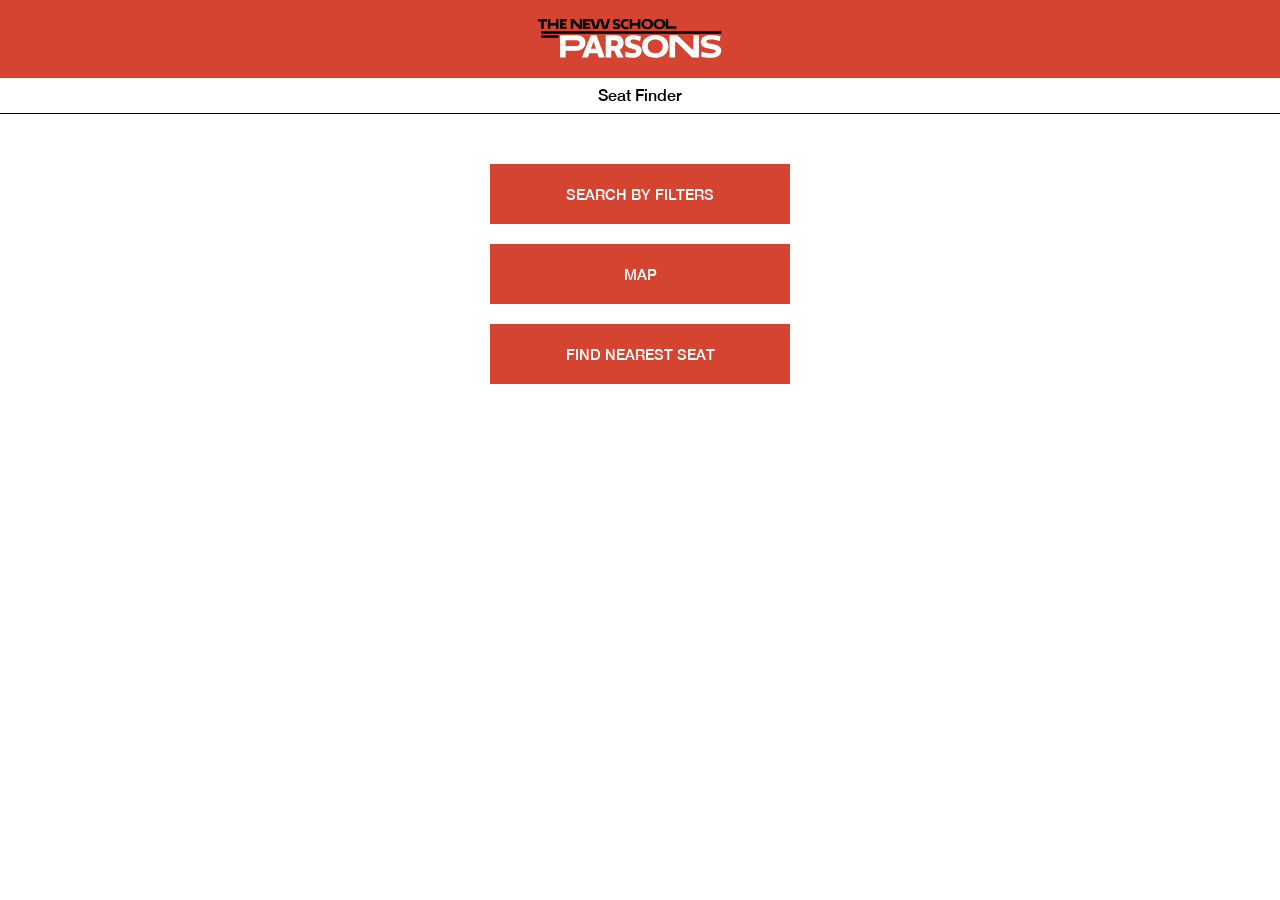
==== index.html @ 0290e5fa "Add files via upload" ====
<!DOCTYPE html>
<html>

<head>
    <title>Seat Finder</title>
    <link rel="stylesheet" href="styles.css">
    <meta name="viewport" content="width=device-width, initial-scale=1.0">
</head>

<body>

    <div class="header">
        <div class="header-top">
            <img src="assets/parsons_header.svg" alt="Parsons Logo">
        </div>
        <div class="header-bottom">
            <p><a href="index.html">Seat Finder</a></p>
        </div>
    </div>

    <div class="button_container">
        <button class="button1"><a href="filters.html">SEARCH BY FILTERS</a></button>
        <button class="button1"><a href="map.html">MAP</a></button>
        <button class="button1"><a href="results.html">FIND NEAREST SEAT</a></button>
    </div>
    <script src="script.js"></script>
</body>

</html>
---- styles.css ----
@font-face {
  font-family: Helvetica-Neue-Medium; 
  src: url(assets/fonts/HelveticaNeueMedium.ttf); 
}


@font-face {
  font-family: Helvetica-Neue-Bold; 
  src: url(assets/fonts/HelveticaNeueBd.ttf); 
}

@font-face {
  font-family: Helvetica-Neue-Heavy; 
  src: url(assets/fonts/HelveticaNeueHv.ttf); 
}

@font-face {
  font-family: Helvetica-Neue-Light; 
  src: url(assets/fonts/HelveticaNeueLight.ttf); 
}

@font-face {
  font-family: Helvetica-Neue-Thin; 
  src: url(assets/fonts/HelveticaNeueThin.ttf); 
}

:root {
  --red: #D54430;
  --reddark: #561007;
  --grey: #989898;
}

body {
    font-family: Helvetica-Neue-Medium, sans-serif; 
    padding: 0px;
    margin: 0px;
}

.header{
    width: 100%;
}

.header-top{
    background-color: var(--red);
    width: 100%;
    height: 70px;
    padding-top: 8px;
    display:flex;
    align-items: center;
    justify-content: center;
    flex-direction: column;
}

.header-bottom{
    display:flex;
    align-items: center;
    justify-content: center;
    flex-direction: column;
    width: 100%;
    height: 35px;
    font-family: Helvetica-Neue-Medium, sans-serif;
    border-bottom: 1px black solid;
}

.header-bottom a{
    text-decoration: none;
    color: black;
}

.button1{
    height: 60px;
    width: 300px;
    margin: 10px;
    background-color: var(--red); 
    border: none;
}

.button1:active{
    background-color: var(--reddark); 
}

.button1 a{
    text-decoration: none;
    color: white;
    font-family: Helvetica-Neue-Medium;
    font-size: 1.1em;
}

.button_container{
    margin-top: 40px;
    display:flex;
    align-items: center;
    justify-content: center;
    flex-direction: column;
}

@media only screen and (max-width: 350px) { /* 350 and down */ 
    .button1{
        height: 45px;
        width: 225px;
    }

    .button1 a{
        text-decoration: none;
        color: white;
        font-family: Helvetica-Neue-Medium;
        font-size: 1em;
    }


}

/* MAP*/

/* container becomes positioning reference */
.map-container {
  position: relative;
  width: 100vw;
  height: 100dvh;
}

/* full screen map */
iframe {
  width: 100%;
  height: 100%;
  border: 0;
  position: relative;
  z-index: 1;
}

/* form pinned bottom-right */
.map-form {
  position: absolute;
  bottom: 30px;
  right: 30px;
  z-index: 2;

  background: white; 
  padding: 20px;
  box-shadow: 0 4px 12px rgba(0,0,0,0.15);

  display: flex;
  flex-direction: column;
  gap: 20px;
}

select {
  min-width: 250px;
  height: 40px;
  width: 100%; 
  color: var(--grey);
  border: 1px solid var(--grey);
}

select option:checked {
  background-color: var(--red);
  color: white;
}

select:focus {
  outline: none;
  border: 2px solid var(--red);
}


.button_map {
  padding: 8px;
  cursor: pointer;
  background-color: var(--red);
  color: white;
  border: none;
  height: 40px;

}


@media only screen and (max-width: 480px) {
  .map-form {
    left: 0;
    right: 0;
    bottom: 0;
    width: 100%vh;
  }

    select {
    width: 100%;
    min-width: 150px;
  }

  .button_map {
    height: 45px;
  }
}



/* FILTER*/

.filter-container{
    display:flex;
    align-items: center;
    justify-content: center;
    flex-direction: column;
}

.filter-container div{
    margin: 20px;
}

.filter-container h3{
    text-align: center;
    margin: 15px;
    font-size: 1em;
}


.filter-container select{
    height: 60px;
    width: 300px;
    margin: 10px;
    border: 2px solid var(--grey);
    text-align: center;
    font-family: Helvetica-Neue, sans-serif;
    font-size: 1em;
    color: var(--grey);
}
select:focus {
  outline: none;
  border: 2px solid var(--red);
}


@media screen and (-webkit-min-device-pixel-ratio:0) {
    input[type='range'] {
        -webkit-appearance: none;
        background: transparent; /* important */
        width: 330px;
    }
    /* track*/
    input[type='range']::-webkit-slider-runnable-track {
        background-color:var(--grey);
        height: 2px;
    }
    /*circle*/
    input[type='range']::-webkit-slider-thumb {
        -webkit-appearance: none;
        width: 18px;
        height: 18px;
        background: var(--red);
        cursor: pointer;
        margin-top: -8px;
        border-radius: 50%;
        
    }
}

.slider_label{
    display:flex;
    align-items: center;
    justify-content: space-between;
    flex-direction: row;
    margin: 0px;
    padding: 0px;
    font-family: Helvetica-Neue-light, sans-serif;
    margin: 0px;
    padding: 0px;
    width: 300px;
}

.slider_label p{
    margin: 0px;
    padding: 0px;; 
    color: var(--grey);
}


.noise_container .hours_container {
    display:flex;
    align-items: center;
    justify-content: center;
}

.button2{
    height: 60px;
    width: 300px;
    margin: 10px;
    border: 2px var(--grey) solid;
    background-color: white;
    color: var(--grey);
    font-family: Helvetica-Neue-Medium, sans-serif;
    font-size: .9em;
    display:flex;
    align-items: center;
    justify-content: space-around;
    flex-direction: row;
}

.button2:hover{
        border: 2px var(--red) solid;
}

/* .button2:active{
    border: none;
    background-color: var(--grey);
    color: white;
} */

.button2.active {
    border: none;
    background-color: var(--grey);
    color: white;
}

.button2.active img {
    content: url("assets/char2.png");
}

/* .button2:active img {
    content: url("assets/char2.png");
} */

.char_container{
    display:flex;
    align-items: center;
    justify-content: center;
    flex-direction: column;
}

@media only screen and (max-width: 350px) { /* 350 and down */ 
    .button2{
        height: 45px;
        width: 225px;
    }

    .button2 a{
        font-size: 0.8em;
    }

    input[type='range'] {
        width: 250px;
    }

    .slider_label{
    width: 225px;
    }

    .filter-container select{
        height: 45px;
        width: 225px;
        font-size: 0.8em;
    }
}


/* results*/


.results-container{
    display:flex;
    align-items: center;
    justify-content: center;
    flex-direction: column;
    margin: 20px;
    gap: 20px;
}

.results-container h3{
    text-align: center;
    margin: 15px;
    font-size: 1em;
    display:flex;
    align-items: center;
    justify-content: center;
}


.results-container select{
    height: 60px;
    max-width: 300px;
    margin: 10px;
    border: 2px solid var(--grey);
    text-align: center;
    font-family: Helvetica-Neue-medium, sans-serif;
    font-size: 1em;
    color: var(--grey);
}

.result{
    border: 1px black solid;
    padding: 20px;
    display:flex;
    align-items: center;
    justify-content: center;
    flex-direction: column;
    max-width: 300px;
}

.result img{
    width: 100%; 
}

.building{
    font-family: Helvetica-Neue-Medium, sans-serif;
    margin-top: 0px;
}

.location{
    font-family: Helvetica-Neue-Light, sans-serif;
    font-size: 0.85em;
    margin: 0px;
}
.capacity{
    margin-top: 0;
}
.hours{
    margin-top: 0px;
    font-size: 0.9em;
}

.char{
    background-color: var(--grey);
    border: none;
    color: white; 
    padding-left: 11px;
    padding-top: 8px;
    padding-bottom: 8px;
    gap: 10px;
    display:flex;
    align-items: center;
    justify-content: center;
    flex-direction: row;
}

.char img{
    scale: 0.4;
}

.capacity{
    font-family: Helvetica-Neue-Light, sans-serif;
    font-size: 0.85em;
    margin-top: 0px;
}
.resultbutton{
    width: 100%;
    height: 50px;
    color: white; 
}

.resultbutton:active{
    background-color: var(--reddark);
}

.allresults{
    display: flex;
    flex-direction: row;
    justify-content: center;
    align-items: center;
    align-content: center;
    flex-wrap: wrap; 
    gap: 20px; 

}

@media only screen and (max-width: 350px) {
    .result{
        padding: 15px; 
    }
}

/*booking*/


.booking-container{
    display:flex;
    align-items: center;
    justify-content: center;
    flex-direction: column;
    margin: 20px;
    gap: 20px;
}

.booking-container h3{
    text-align: center;
    margin: 15px;
    font-size: 1em;
    display:flex;
    align-items: center;
    justify-content: center;
    flex-direction: column;
}


.booking-container select{
    height: 60px;
    width: 300px;
    margin: 10px;
    border: 2px solid var(--grey);
    text-align: center;
    font-family: Helvetica-Neue-medium, sans-serif;
    font-size: 1em;
    color: var(--grey);
}

.booking{
    padding: 20px;
    display:flex;
    align-items: center;
    justify-content: center;
    flex-direction: column;
}

.bookingbutton{
    color: white; 
    font-family: Helvetica-Neue-medium, sans-serif;
    font-size: 1em;
}

label {display: block;}


.bookingbutton:active{
    background-color: var(--reddark);
}

.info input[type=text]{
    border: 1px solid #ccc;
    width: 100%;
    height: 30px;
}

.info label{
    align-items: left;
}

.info h2{
    text-align: center;
}

.bookingbutton{
    margin: 0px;
}

@media only screen and (max-width: 380px) {
    .booking{
        padding: 15px;
    }
    .booking img{
        width: 100% ;
    }
    .bookingbutton{
        width: 200px;
    }



}
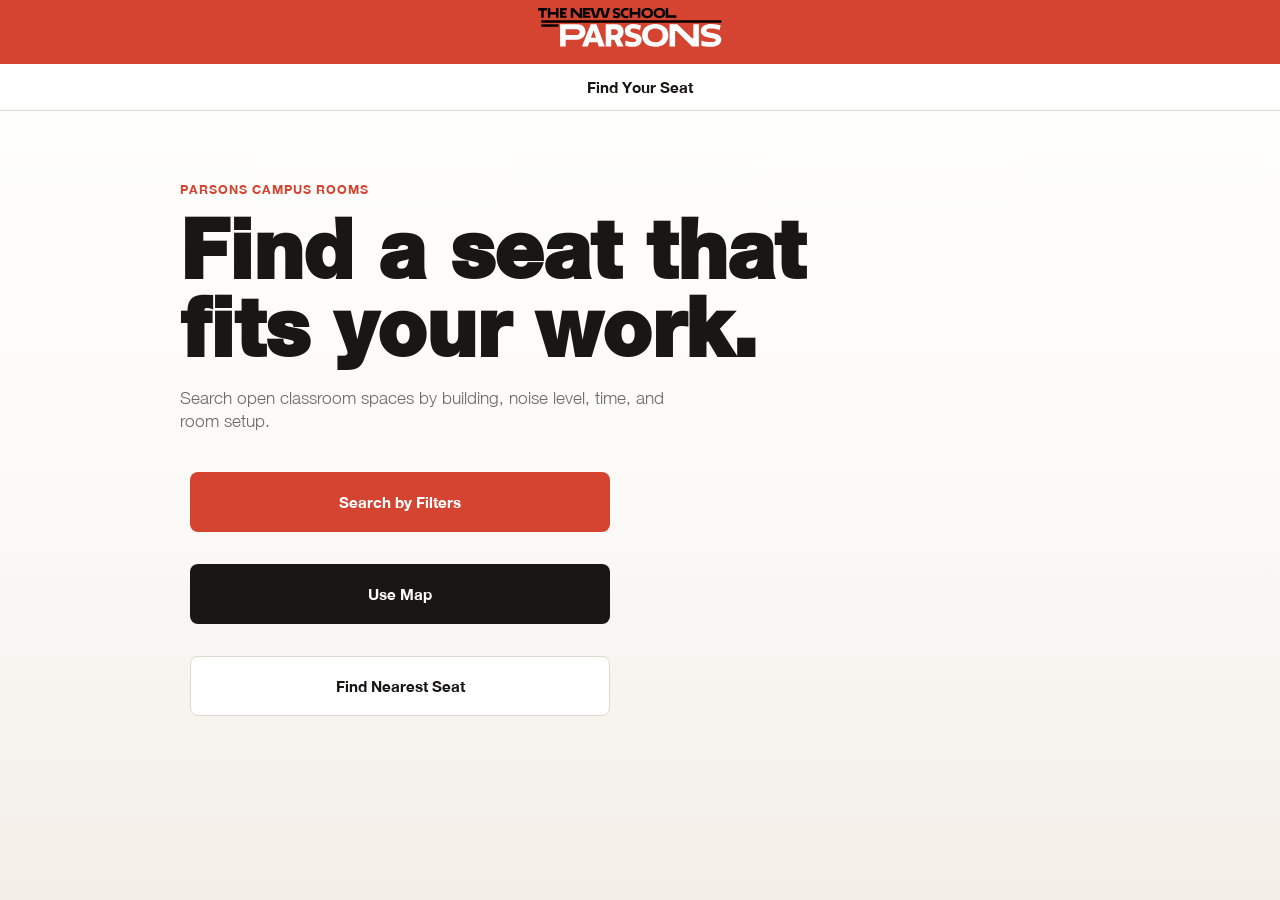
==== commit 00c0db83: "Add files via upload" ====
--- a/index.html
+++ b/index.html
@@ -2,7 +2,7 @@
 <html>
 
 <head>
-    <title>Seat Finder</title>
+    <title>Find Your Seat</title>
     <link rel="stylesheet" href="styles.css">
     <meta name="viewport" content="width=device-width, initial-scale=1.0">
 </head>
@@ -14,16 +14,22 @@
             <img src="assets/parsons_header.svg" alt="Parsons Logo">
         </div>
         <div class="header-bottom">
-            <p><a href="index.html">Seat Finder</a></p>
+            <p><a href="index.html">Find Your Seat</a></p>
         </div>
     </div>
 
-    <div class="button_container">
-        <button class="button1"><a href="filters.html">SEARCH BY FILTERS</a></button>
-        <button class="button1"><a href="map.html">MAP</a></button>
-        <button class="button1"><a href="results.html">FIND NEAREST SEAT</a></button>
-    </div>
+    <main class="home-panel">
+        <p class="eyebrow">Parsons campus rooms</p>
+        <h1>Find a seat that fits your work.</h1>
+        <p class="intro">Search open classroom spaces by building, noise level, time, and room setup.</p>
+
+        <div class="button_container">
+            <a class="button1" href="filters.html">Search by Filters</a>
+            <a class="button1 secondary" href="map.html">Use Map</a>
+            <a class="button1 tertiary" href="results.html?sort=nearest">Find Nearest Seat</a>
+        </div>
+    </main>
     <script src="script.js"></script>
 </body>
 
-</html>+</html>
--- a/styles.css
+++ b/styles.css
@@ -554,3 +554,576 @@
 
 
 }
+
+/* UI refresh */
+:root {
+  --red: #d54430;
+  --reddark: #71190d;
+  --grey: #76716d;
+  --ink: #191714;
+  --muted: #6f6963;
+  --paper: #fbfaf7;
+  --surface: #ffffff;
+  --line: #ded8d0;
+  --soft-red: #fff0ec;
+  --shadow: 0 18px 45px rgba(38, 31, 25, 0.1);
+}
+
+* {
+  box-sizing: border-box;
+}
+
+body {
+  background:
+    linear-gradient(180deg, #ffffff 0%, var(--paper) 55%, #f3eee8 100%);
+  color: var(--ink);
+  min-height: 100vh;
+  font-family: Helvetica-Neue-Medium, Helvetica, Arial, sans-serif;
+  line-height: 1.35;
+}
+
+.header {
+  background: var(--surface);
+  box-shadow: 0 1px 0 var(--line);
+  position: sticky;
+  top: 0;
+  z-index: 10;
+}
+
+.header-top {
+  height: 64px;
+  padding: 0 18px;
+  background: var(--red);
+}
+
+.header-top img {
+  max-width: min(86vw, 520px);
+  height: auto;
+}
+
+.header-bottom {
+  height: 46px;
+  border-bottom: 0;
+  font-family: Helvetica-Neue-Bold, Helvetica, Arial, sans-serif;
+  letter-spacing: 0;
+}
+
+.header-bottom p {
+  margin: 0;
+}
+
+.header-bottom a {
+  color: var(--ink);
+  font-size: 0.95rem;
+}
+
+.header-bottom a:hover {
+  color: var(--red);
+}
+
+.home-panel {
+  width: min(920px, calc(100% - 32px));
+  margin: 0 auto;
+  padding: clamp(44px, 8vh, 86px) 0;
+}
+
+.eyebrow {
+  color: var(--red);
+  font-family: Helvetica-Neue-Bold, Helvetica, Arial, sans-serif;
+  font-size: 0.78rem;
+  letter-spacing: 0.08em;
+  margin: 0 0 12px;
+  text-transform: uppercase;
+}
+
+.home-panel h1 {
+  max-width: 720px;
+  margin: 0;
+  font-family: Helvetica-Neue-Heavy, Helvetica, Arial, sans-serif;
+  font-size: clamp(2.4rem, 7vw, 5rem);
+  line-height: 0.98;
+  letter-spacing: 0;
+}
+
+.intro {
+  max-width: 520px;
+  margin: 18px 0 28px;
+  color: var(--muted);
+  font-family: Helvetica-Neue-Light, Helvetica, Arial, sans-serif;
+  font-size: 1.08rem;
+}
+
+.button_container {
+  align-items: stretch;
+  gap: 12px;
+  margin-top: 30px;
+  width: min(100%, 420px);
+}
+
+.button1,
+.button_map,
+.resultbutton,
+.bookingbutton {
+  border: 0;
+  border-radius: 8px;
+  background: var(--red);
+  color: white;
+  cursor: pointer;
+  display: inline-flex;
+  align-items: center;
+  justify-content: center;
+  min-height: 54px;
+  padding: 0 18px;
+  text-decoration: none;
+  width: 100%;
+  font-family: Helvetica-Neue-Bold, Helvetica, Arial, sans-serif;
+  font-size: 0.95rem;
+  text-transform: none;
+  transition: background 160ms ease, box-shadow 160ms ease, transform 160ms ease;
+}
+
+.button1:hover,
+.button_map:hover,
+.resultbutton:hover,
+.bookingbutton:hover {
+  background: #bf3424;
+  box-shadow: 0 10px 24px rgba(213, 68, 48, 0.25);
+  transform: translateY(-1px);
+}
+
+.button1:active,
+.button_map:active,
+.resultbutton:active,
+.bookingbutton:active {
+  background: var(--reddark);
+  transform: translateY(0);
+}
+
+.button1.secondary {
+  background: var(--ink);
+}
+
+.button1.secondary:hover {
+  background: #2d2924;
+  box-shadow: 0 10px 24px rgba(25, 23, 20, 0.18);
+}
+
+.button1.tertiary {
+  background: var(--surface);
+  color: var(--ink);
+  border: 1px solid var(--line);
+}
+
+.button1.tertiary:hover {
+  background: var(--soft-red);
+  border-color: #efb3a9;
+  box-shadow: none;
+}
+
+.button1 a,
+.button_map a,
+.bookingbutton a,
+.resultbutton a {
+  color: inherit;
+  display: flex;
+  align-items: center;
+  justify-content: center;
+  width: 100%;
+  height: 100%;
+  text-decoration: none;
+  font-family: inherit;
+  font-size: inherit;
+}
+
+.filter-form,
+.results-container,
+.booking-container {
+  width: min(1120px, calc(100% - 28px));
+  margin: 0 auto;
+}
+
+.filter-container,
+.booking-container {
+  padding: 34px 0 54px;
+}
+
+.filter-container {
+  gap: 6px;
+}
+
+.filter-container div,
+.filter-container select,
+.button2 {
+  margin-left: 0;
+  margin-right: 0;
+}
+
+.filter-container h3,
+.results-container h3,
+.booking-container h3 {
+  color: var(--ink);
+  font-family: Helvetica-Neue-Bold, Helvetica, Arial, sans-serif;
+  font-size: 0.9rem;
+  margin: 0 0 10px;
+}
+
+.filter-container > div,
+.info {
+  width: min(100%, 430px);
+  background: var(--surface);
+  border: 1px solid var(--line);
+  border-radius: 8px;
+  padding: 20px;
+  box-shadow: 0 10px 28px rgba(38, 31, 25, 0.06);
+}
+
+.filter-container > .button1 {
+  width: min(100%, 430px);
+}
+
+.filter-container select,
+.results-container select,
+.booking-container select,
+select,
+.info input[type=text] {
+  width: 100%;
+  min-width: 0;
+  height: 50px;
+  border: 1px solid var(--line);
+  border-radius: 8px;
+  background: #fff;
+  color: var(--ink);
+  font-family: Helvetica-Neue-Medium, Helvetica, Arial, sans-serif;
+  font-size: 0.96rem;
+  padding: 0 14px;
+  text-align: left;
+}
+
+.filter-container select:focus,
+.results-container select:focus,
+.booking-container select:focus,
+select:focus,
+.info input[type=text]:focus {
+  border: 2px solid var(--red);
+  outline: none;
+  box-shadow: 0 0 0 4px rgba(213, 68, 48, 0.12);
+}
+
+input[type='range'] {
+  width: 100%;
+  accent-color: var(--red);
+}
+
+.slider_label {
+  width: 100%;
+  color: var(--muted);
+  font-size: 0.82rem;
+}
+
+.slider_header {
+  align-items: center;
+  display: flex;
+  justify-content: space-between;
+  gap: 12px;
+  margin: 0 0 16px;
+  padding: 0;
+  width: 100%;
+}
+
+.filter-container .slider_header {
+  margin: 0 0 16px;
+  padding: 0;
+}
+
+.slider_header h3,
+.slider_header p {
+  margin: 0;
+}
+
+.slider_header p {
+  background: var(--soft-red);
+  border: 1px solid #efc3ba;
+  border-radius: 999px;
+  color: var(--red);
+  flex: 0 0 auto;
+  font-family: Helvetica-Neue-Bold, Helvetica, Arial, sans-serif;
+  font-size: 0.8rem;
+  padding: 5px 10px;
+}
+
+.button2 {
+  width: 100%;
+  border: 1px solid var(--line);
+  border-radius: 8px;
+  color: var(--ink);
+  justify-content: space-between;
+  padding: 0 16px;
+}
+
+.button2:hover {
+  border-color: var(--red);
+  background: var(--soft-red);
+}
+
+.button2.active {
+  background: var(--ink);
+  color: #fff;
+  border: 1px solid var(--ink);
+}
+
+.button2 p {
+  margin: 0;
+}
+
+.char_container {
+  display: grid;
+  gap: 10px;
+  grid-template-columns: repeat(2, minmax(0, 1fr));
+}
+
+.char_container h3 {
+  grid-column: 1 / -1;
+}
+
+.char_container .button2 {
+  min-height: 58px;
+}
+
+.results-container {
+  padding: 28px 0 56px;
+}
+
+.results-container > div:first-child {
+  width: min(100%, 340px);
+  margin-left: auto;
+  margin-bottom: 4px;
+}
+
+.allresults {
+  align-items: stretch;
+  display: grid;
+  grid-template-columns: repeat(auto-fit, minmax(230px, 1fr));
+  gap: 18px;
+  width: 100%;
+}
+
+.result,
+.booking {
+  align-items: stretch;
+  background: var(--surface);
+  border: 1px solid var(--line);
+  border-radius: 8px;
+  box-shadow: var(--shadow);
+  max-width: none;
+  overflow: hidden;
+  padding: 0;
+  position: relative;
+}
+
+.result img,
+.booking img {
+  aspect-ratio: 16 / 9;
+  display: block;
+  object-fit: cover;
+  width: 100%;
+}
+
+.availability-badge {
+  background: rgba(255, 255, 255, 0.94);
+  border: 1px solid rgba(222, 216, 208, 0.9);
+  border-radius: 999px;
+  color: var(--red);
+  font-family: Helvetica-Neue-Bold, Helvetica, Arial, sans-serif;
+  font-size: 0.78rem;
+  left: 14px;
+  padding: 6px 10px;
+  position: absolute;
+  top: 14px;
+  z-index: 1;
+}
+
+.availability-badge.quiet {
+  color: #246450;
+}
+
+.availability-badge.playful {
+  color: #5b4a9f;
+}
+
+.result .building,
+.booking .building {
+  justify-content: flex-start;
+  min-height: 48px;
+  padding: 18px 18px 0;
+  text-align: left;
+}
+
+.result p,
+.booking p {
+  padding: 0 18px;
+}
+
+.location,
+.capacity,
+.hours {
+  color: var(--muted);
+}
+
+.char {
+  align-self: flex-start;
+  background: #f1eee9;
+  border: 1px solid var(--line);
+  border-radius: 999px;
+  color: var(--ink);
+  display: inline-flex;
+  align-items: center;
+  font-family: Helvetica-Neue-Medium, Helvetica, Arial, sans-serif;
+  gap: 8px;
+  min-height: 34px;
+  padding: 6px 12px;
+}
+
+.char-list {
+  display: flex;
+  flex-wrap: wrap;
+  gap: 8px;
+  margin: 4px 18px 18px;
+}
+
+.booking .char {
+  margin: 4px 18px 18px;
+}
+
+.booking .char-list .char {
+  margin: 0;
+}
+
+.char img {
+  filter: brightness(0);
+  height: 16px;
+  width: 16px;
+  scale: 1;
+}
+
+.resultbutton {
+  align-self: stretch;
+  border-radius: 8px;
+  font-size: 0.9rem;
+  margin: auto 18px 18px;
+  min-height: 44px;
+  margin-top: auto;
+  width: auto;
+}
+
+.booking-container {
+  display: grid;
+  grid-template-columns: minmax(260px, 430px) minmax(260px, 360px);
+  align-items: start;
+  justify-content: center;
+  gap: 24px;
+}
+
+.booking {
+  width: 100%;
+}
+
+.info {
+  margin-top: 0;
+}
+
+.info label {
+  color: var(--ink);
+  font-family: Helvetica-Neue-Bold, Helvetica, Arial, sans-serif;
+  font-size: 0.86rem;
+  margin-bottom: 8px;
+}
+
+.info h2 {
+  font-family: Helvetica-Neue-Heavy, Helvetica, Arial, sans-serif;
+  font-size: clamp(2rem, 8vw, 4rem);
+  line-height: 1;
+  margin: 8px 0 24px;
+}
+
+.success-card {
+  align-items: center;
+  display: flex;
+  flex-direction: column;
+  text-align: center;
+}
+
+.success-card h2 {
+  font-size: clamp(1.6rem, 5vw, 2.4rem);
+  margin: 6px 0 22px;
+}
+
+.success-home {
+  width: min(100%, 220px);
+}
+
+.map-container {
+  background: #ece7df;
+  height: calc(100dvh - 0px);
+}
+
+.map-form {
+  border: 1px solid var(--line);
+  border-radius: 8px;
+  box-shadow: var(--shadow);
+  gap: 14px;
+  width: min(360px, calc(100vw - 40px));
+}
+
+.map-form label {
+  color: var(--ink);
+  font-family: Helvetica-Neue-Bold, Helvetica, Arial, sans-serif;
+  font-size: 0.9rem;
+}
+
+@media only screen and (max-width: 720px) {
+  .home-panel {
+    padding-top: 38px;
+  }
+
+  .booking-container {
+    display: flex;
+    align-items: stretch;
+  }
+
+  .booking-container .booking,
+  .booking-container .info {
+    max-width: none;
+    width: 100%;
+  }
+
+  .results-container > div:first-child {
+    margin-left: 0;
+    width: 100%;
+  }
+
+  .map-form {
+    left: 14px;
+    right: 14px;
+    bottom: 14px;
+    width: auto;
+    padding: 16px;
+  }
+}
+
+@media only screen and (max-width: 380px) {
+  .button1,
+  .button2,
+  .filter-container select,
+  .booking-container select {
+    width: 100%;
+  }
+
+  .filter-container > div,
+  .info {
+    padding: 16px;
+  }
+
+  .char_container {
+    grid-template-columns: 1fr;
+  }
+}
